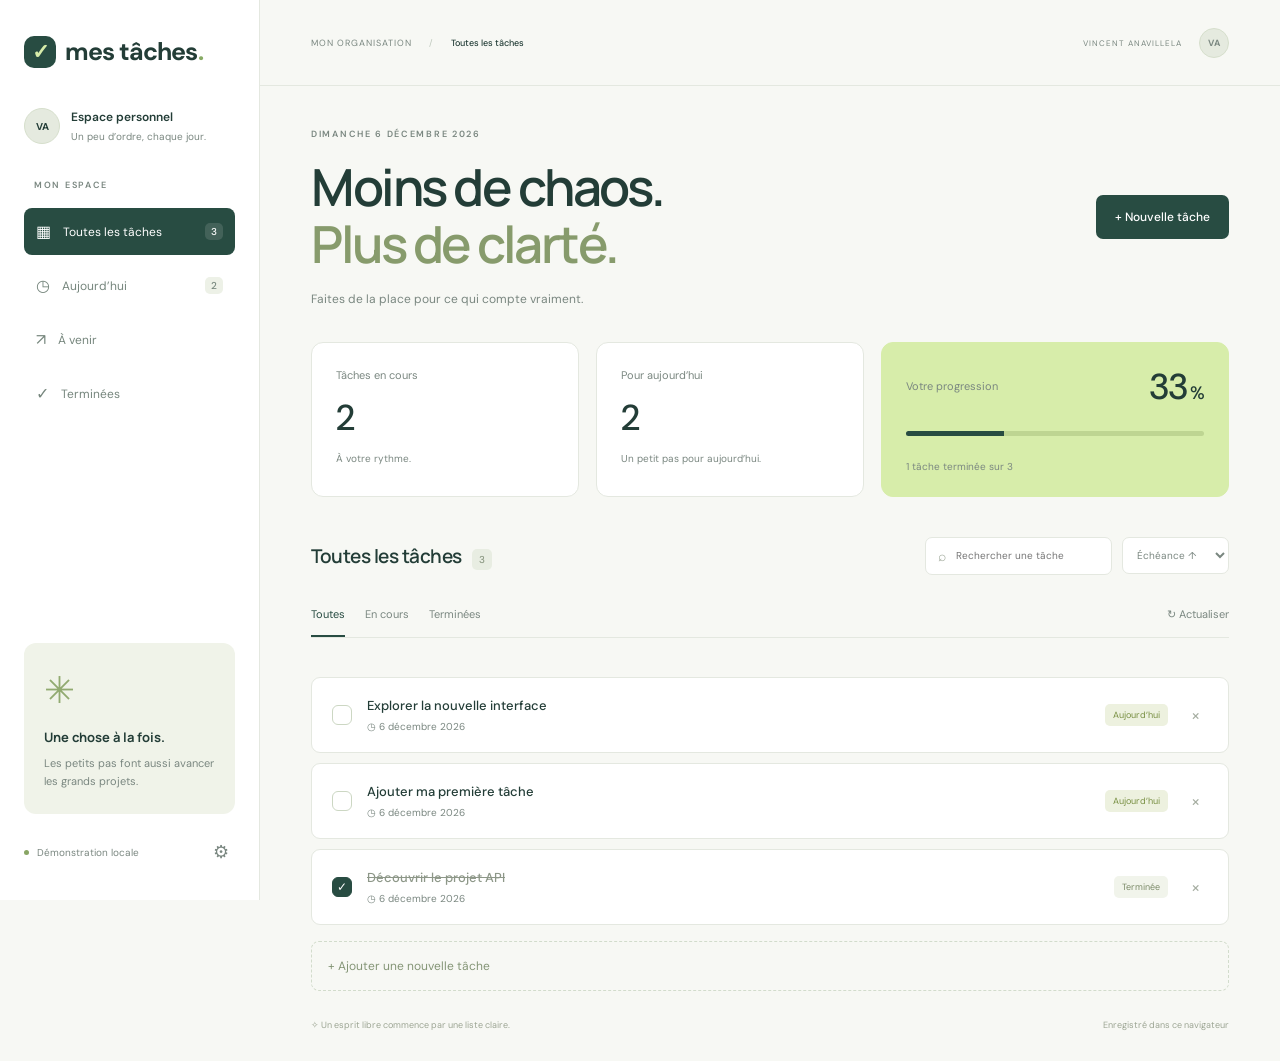
==== mes-taches/index.html @ b741be1e "Refonte du portfolio et mise à jour des projets" ====
<!doctype html><html lang="fr"><head><meta charset="utf-8"><meta name="viewport" content="width=device-width,initial-scale=1"><title>Mes tâches — Un esprit plus léger</title><meta name="description" content="Un espace simple pour organiser vos tâches et leurs échéances."><link rel="stylesheet" href="style.css"><script src="script.js" defer></script></head><body><aside class="sidebar"><a href="index.html" class="logo"><span>✓</span> mes tâches<span class="dot">.</span></a><div class="workspace"><div class="avatar">VA</div><div>Espace personnel<small>Un peu d’ordre, chaque jour.</small></div></div><p class="label">MON ESPACE</p><nav aria-label="Filtres de tâches"><button data-filter="all" class="active">▦ <span>Toutes les tâches</span><b id="all-count">0</b></button><button data-filter="today">◷ <span>Aujourd’hui</span><b id="today-count">0</b></button><button data-filter="upcoming">↗ <span>À venir</span></button><button data-filter="done">✓ <span>Terminées</span></button></nav><div class="side-note"><span>✳</span><h3>Une chose à la fois.</h3><p>Les petits pas font aussi avancer les grands projets.</p></div><div class="mode"><i></i><span id="mode-label">Démonstration locale</span><button id="settings" aria-label="Configurer la connexion à l’API">⚙</button></div></aside><main><header><span>MON ORGANISATION <span class="slash">/</span> <b id="view-label">Toutes les tâches</b></span><span class="header-right">VINCENT ANAVILLELA <span class="avatar small">VA</span></span></header><section class="content"><div class="heading"><div><p class="eyebrow" id="current-date"></p><h1>Moins de chaos.<br><em>Plus de clarté.</em></h1><p class="subtitle">Faites de la place pour ce qui compte vraiment.</p></div><button class="primary" id="new-task">+ Nouvelle tâche</button></div><div class="stats"><div><span>Tâches en cours</span><strong id="pending">0</strong><small>À votre rythme.</small></div><div><span>Pour aujourd’hui</span><strong id="due">0</strong><small id="due-note">Une journée bien organisée.</small></div><div class="progress-card"><div><span>Votre progression</span><strong id="percentage">0<small>%</small></strong></div><div class="progress-track"><span id="progress"></span></div><small id="progress-note">Chaque tâche compte.</small></div></div><div class="list-heading"><h2 id="list-title">Toutes les tâches <span id="visible-count">0</span></h2><div class="tools"><label class="search">⌕ <input type="search" id="search" placeholder="Rechercher une tâche" aria-label="Rechercher une tâche"></label><label class="sort"><span class="sr-only">Trier les tâches</span><select id="sort"><option value="date">Échéance ↑</option><option value="new">Plus récentes</option><option value="title">Titre A–Z</option></select></label></div></div><div class="tabs" aria-label="État des tâches"><button data-status="all" class="active">Toutes</button><button data-status="pending">En cours</button><button data-status="done">Terminées</button><button class="refresh" id="refresh">↻ Actualiser</button></div><p id="notification" role="status"></p><div id="list" aria-live="polite"></div><button class="add-row" id="add-row">+ Ajouter une nouvelle tâche</button><div class="bottom-note"><span>✧ Un esprit libre commence par une liste claire.</span><span id="storage-note">Enregistré dans ce navigateur</span></div></section></main><dialog id="task-dialog"><form id="task-form"><div class="dialog-top"><span class="eyebrow">UN PAS DE PLUS</span><button type="button" class="close" aria-label="Fermer">×</button></div><h2>Une nouvelle tâche.</h2><p>Qu’avez-vous en tête ?</p><label>Titre<input id="title" required maxlength="200" placeholder="Ex. Finaliser mon portfolio" autocomplete="off"></label><label>Date limite<input id="date" type="date" required></label><button class="primary" type="submit">Ajouter à ma liste ↗</button></form></dialog><dialog id="settings-dialog"><div class="dialog-top"><span class="eyebrow">CONNEXION</span><button type="button" class="close" aria-label="Fermer">×</button></div><h2>Votre espace de travail.</h2><p>La démonstration conserve les tâches dans ce navigateur. Le mode API utilise votre serveur Python et sa base SQLite. Les deux listes sont indépendantes.</p><form id="settings-form"><label>Mode<select id="source"><option value="local">Démonstration locale</option><option value="api">API Python</option></select></label><label>Adresse de l’API<input id="api-url" type="url" value="http://127.0.0.1:8000" required></label><p class="hint">Sur un site HTTPS, utilisez une API HTTPS accessible. L’API fournie est destinée à un usage local, sans comptes utilisateurs.</p><button class="primary">Appliquer</button></form></dialog></body></html>
---- mes-taches/style.css ----
@import url('https://fonts.googleapis.com/css2?family=DM+Sans:wght@400;500;600;700&family=Manrope:wght@400;500;600;700;800&display=swap');
:root{--ink:#233d37;--green:#284c42;--lime:#d7edaa;--paper:#f7f8f4;--muted:#7a8780;--line:#e4e8e0}*{box-sizing:border-box}body{margin:0;background:var(--paper);color:var(--ink);font-family:'DM Sans',Arial,sans-serif;font-size:14px}button,input,select{font:inherit}button{cursor:pointer}a{color:inherit;text-decoration:none}button:focus-visible,a:focus-visible,input:focus-visible,select:focus-visible{outline:3px solid #85a76b;outline-offset:3px}button{border:0}button:disabled{opacity:.5;cursor:wait}.sidebar{width:260px;background:#fff;position:fixed;inset:0 auto 0 0;border-right:1px solid var(--line);padding:35px 24px;display:flex;flex-direction:column}.logo{font-size:25px;font-weight:700;letter-spacing:-1px;display:flex;align-items:center;gap:9px}.logo>span:first-child{background:var(--green);color:var(--lime);width:32px;height:32px;border-radius:10px;display:grid;place-items:center;font-size:21px}.logo .dot{color:#88ab65;margin-left:-8px}.workspace{display:flex;align-items:center;gap:11px;margin:40px 0 35px;font-size:12px;font-weight:600}.avatar{background:#e5eadf;border:1px solid #d6dfcc;border-radius:50%;width:36px;height:36px;display:grid;place-items:center;font-size:10px;font-weight:700;flex-shrink:0}.workspace small{display:block;font-size:10px;color:var(--muted);margin-top:5px;font-weight:400}.label,.eyebrow{font-size:9px;letter-spacing:1.7px;color:var(--muted);font-weight:600}.label{margin:0 10px 17px}nav{display:grid;gap:7px}nav button{display:flex;align-items:center;gap:12px;background:transparent;color:#76867d;text-align:left;border-radius:8px;padding:13px 12px;font-size:16px}nav button span{font-size:12px}nav button b{font-size:10px;margin-left:auto;font-weight:500;border-radius:5px;background:#edf1e7;padding:2px 6px}nav button.active{background:var(--green);color:#fff}nav button.active b{background:#ffffff20}.side-note{margin-top:auto;background:#f0f3e9;border-radius:12px;padding:23px 20px}.side-note>span{font-size:37px;color:#91aa70}.side-note h3{font-size:13px;margin:14px 0 8px}.side-note p{font-size:11px;line-height:1.7;color:var(--muted);margin:0}.mode{display:flex;align-items:center;gap:8px;font-size:10px;color:var(--muted);margin-top:25px}.mode i{width:5px;height:5px;background:#88a564;border-radius:50%}.mode button{margin-left:auto;background:none;color:var(--muted);font-size:18px}main{margin-left:260px}header{height:86px;padding:0 5%;border-bottom:1px solid var(--line);display:flex;justify-content:space-between;align-items:center;font-size:9px;letter-spacing:1px;color:var(--muted)}header b{font-weight:500;color:var(--ink);letter-spacing:0}.slash{padding:0 14px;color:#bdc7bb}.header-right{display:flex;align-items:center;gap:17px;font-size:8px}.small{width:30px;height:30px;font-size:9px}.content{max-width:1250px;margin:auto;padding:42px 5% 30px}.heading{display:flex;justify-content:space-between;align-items:center;gap:20px}.heading .eyebrow{margin:0 0 18px}h1,h2,h3{font-family:'Manrope',Arial,sans-serif}h1{font-size:clamp(40px,4vw,58px);font-weight:600;letter-spacing:-2.5px;line-height:1.12;margin:0}h1 em{font-style:normal;color:#879b6c}.subtitle{font-size:12px;color:var(--muted);margin:18px 0 0}.primary{display:inline-flex;justify-content:center;align-items:center;background:var(--green);color:white;border-radius:7px;padding:14px 19px;font-size:12px;font-weight:500;white-space:nowrap}.primary:hover{background:#376454}.stats{display:grid;grid-template-columns:1fr 1fr 1.3fr;gap:17px;margin:35px 0 40px}.stats>div{background:white;border:1px solid var(--line);border-radius:12px;padding:22px 24px}.stats span{font-size:11px;color:var(--muted)}.stats strong{display:block;font-size:36px;font-weight:500;letter-spacing:-1px;line-height:1.2;margin:13px 0 9px}.stats small{font-size:10px;color:var(--muted)}.stats .progress-card{background:var(--lime);border-color:var(--lime)}.progress-card>div:first-child{display:flex;align-items:center;justify-content:space-between}.progress-card strong{margin:0}.progress-card strong small{font-size:18px;color:var(--ink);margin-left:3px}.progress-track{height:5px;background:#bed592;border-radius:10px;margin:23px 0 20px;overflow:hidden}.progress-track span{display:block;width:0;height:100%;background:var(--green);transition:width .3s}.list-heading{display:flex;justify-content:space-between;align-items:center;gap:15px}h2{font-size:19px;letter-spacing:-.5px;font-weight:600;margin:0}.list-heading h2 span{font:10px 'DM Sans',Arial;background:#e8ede2;padding:4px 7px;border-radius:5px;margin-left:7px;color:#7e8c75}.tools{display:flex;gap:10px}.search{display:flex;gap:8px;align-items:center;border:1px solid var(--line);border-radius:7px;background:white;padding:9px 12px;color:#98a292}.search input{width:145px;border:0;background:none;outline:none;font-size:10px;color:var(--ink)}.sort select{background:white;border:1px solid var(--line);border-radius:7px;padding:10px;font-size:10px;color:var(--muted)}.tabs{display:flex;gap:20px;border-bottom:1px solid var(--line);margin-top:18px}.tabs button{background:none;padding:14px 0;font-size:11px;color:var(--muted);border-bottom:2px solid transparent}.tabs .active{color:var(--green);border-bottom-color:var(--green)}.tabs .refresh{margin-left:auto}#notification{font-size:12px;color:#936a3d;margin:12px 0;min-height:15px}.task{display:flex;align-items:center;gap:15px;background:white;border:1px solid var(--line);border-radius:9px;margin-bottom:10px;padding:19px 20px}.check{width:20px;height:20px;border:1px solid #ccd7c3;border-radius:6px;background:white;color:white;flex-shrink:0;font-size:12px;padding:0}.check:hover{border-color:var(--green)}.task.done .check{background:var(--green);border-color:var(--green)}.task-title{font-size:13px;font-weight:500;overflow-wrap:anywhere}.task.done .task-title{text-decoration:line-through;color:#8d9788}.task-main{flex:1;min-width:0}.task-date{display:block;font-size:10px;color:var(--muted);margin-top:6px}.badge{font-size:9px;border-radius:5px;padding:5px 8px;background:#f1f4eb;color:#7b8a68;white-space:nowrap}.badge.overdue{background:#fbeddf;color:#a8713d}.badge.today{background:#edf1df;color:#788f42}.delete{background:none;color:#a5ada1;font-size:17px;padding:4px 8px}.delete:hover{color:#a45143}.empty{text-align:center;border:1px dashed #dce3d2;border-radius:10px;padding:38px 20px;color:var(--muted)}.empty span{display:block;font-size:35px;color:#8ea675}.empty h3{color:var(--ink);font-size:15px}.empty p{font-size:12px;line-height:1.6}.add-row{width:100%;border:1px dashed #d2dccc;padding:16px;border-radius:8px;background:none;text-align:left;color:#849576;font-size:12px;margin-top:6px}.add-row:hover{background:#eef2e6}.bottom-note{display:flex;justify-content:space-between;gap:15px;margin-top:28px;font-size:9px;color:#9ca593}dialog{border:1px solid var(--line);border-radius:16px;padding:30px;width:440px;max-width:calc(100% - 30px);color:var(--ink);box-shadow:0 30px 100px #11221c30}dialog::backdrop{background:#15251d55;backdrop-filter:blur(5px)}.dialog-top{display:flex;align-items:center;justify-content:space-between;margin-bottom:17px}.close{background:none;color:var(--muted);font-size:25px}.dialog-top .eyebrow{margin:0}dialog h2{font-size:25px}dialog p{color:var(--muted);font-size:12px;line-height:1.7}dialog label{display:block;font-size:11px;margin:20px 0}dialog input,dialog select{width:100%;display:block;margin-top:8px;border:1px solid #d9e0d2;background:var(--paper);border-radius:7px;padding:12px;color:var(--ink)}dialog .primary{width:100%;margin-top:5px}.sr-only{position:absolute;width:1px;height:1px;padding:0;overflow:hidden;clip:rect(0,0,0,0);white-space:nowrap}
@media(min-width:1500px){.content{padding-top:65px}}@media(max-width:1100px){.sidebar{width:220px;padding:30px 18px}main{margin-left:220px}.stats>div{padding:20px 17px}.header-right{font-size:0}.list-heading{align-items:flex-start;flex-direction:column}.tools{width:100%}.search{flex:1}.search input{width:100%}.stats{gap:10px}}
@media(max-width:700px){.sidebar{position:static;width:auto;padding:20px;border-right:0;border-bottom:1px solid var(--line)}.logo{font-size:23px}.workspace,.label,.side-note{display:none}nav{display:flex;gap:6px;margin-top:20px;overflow-x:auto}nav button{white-space:nowrap;padding:10px;font-size:12px}nav button span{font-size:10px}nav button b{display:none}.mode{margin-top:15px}main{margin-left:0}header{height:58px;font-size:8px}.header-right{display:none}.content{padding:28px 20px}.heading{display:block}h1{font-size:44px}.heading .primary{margin-top:22px}.stats{grid-template-columns:1fr 1fr;margin:25px 0 30px}.stats .progress-card{grid-column:1/-1;padding:18px}.progress-track{margin:15px 0 12px}.stats strong{font-size:30px}.stats>div{padding:18px}.list-heading h2{font-size:18px}.task{padding:15px 12px;gap:10px}.task-title{font-size:12px}.badge{font-size:8px;padding:4px}.delete{padding:4px}.bottom-note{flex-direction:column;gap:8px}.tabs{gap:17px}.tabs button{font-size:10px}}@media(prefers-reduced-motion:reduce){*{transition:none!important}}
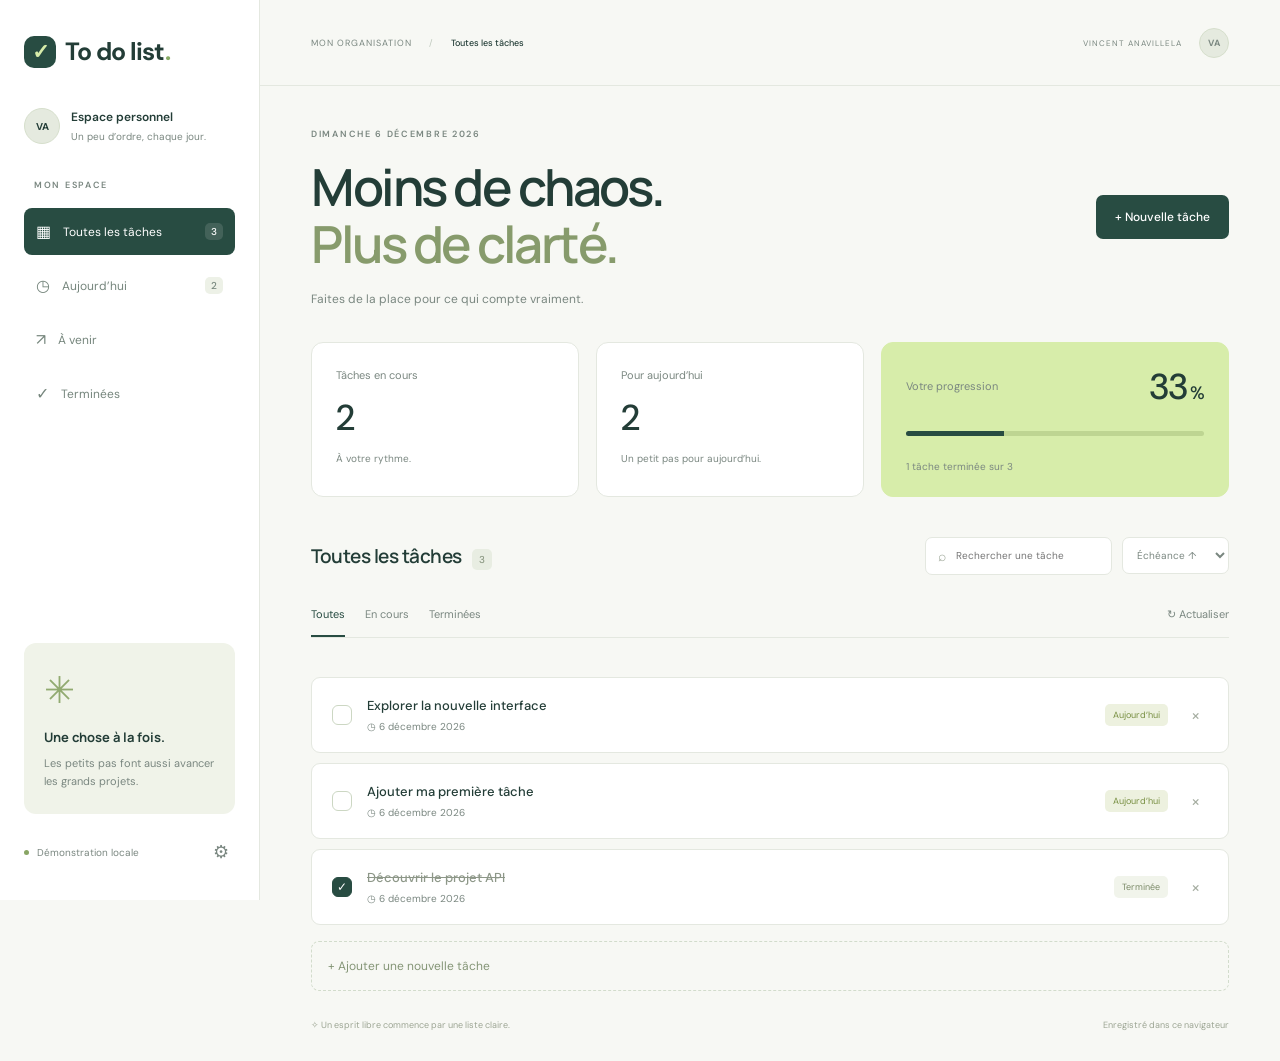
==== commit f6dab69f: "Add files via upload" ====
--- a/mes-taches/index.html
+++ b/mes-taches/index.html
@@ -1,2 +1,2 @@
-<!doctype html><html lang="fr"><head><meta charset="utf-8"><meta name="viewport" content="width=device-width,initial-scale=1"><title>Mes tâches — Un esprit plus léger</title><meta name="description" content="Un espace simple pour organiser vos tâches et leurs échéances."><link rel="stylesheet" href="style.css"><script src="script.js" defer></script></head><body><aside class="sidebar"><a href="index.html" class="logo"><span>✓</span> mes tâches<span class="dot">.</span></a><div class="workspace"><div class="avatar">VA</div><div>Espace personnel<small>Un peu d’ordre, chaque jour.</small></div></div><p class="label">MON ESPACE</p><nav aria-label="Filtres de tâches"><button data-filter="all" class="active">▦ <span>Toutes les tâches</span><b id="all-count">0</b></button><button data-filter="today">◷ <span>Aujourd’hui</span><b id="today-count">0</b></button><button data-filter="upcoming">↗ <span>À venir</span></button><button data-filter="done">✓ <span>Terminées</span></button></nav><div class="side-note"><span>✳</span><h3>Une chose à la fois.</h3><p>Les petits pas font aussi avancer les grands projets.</p></div><div class="mode"><i></i><span id="mode-label">Démonstration locale</span><button id="settings" aria-label="Configurer la connexion à l’API">⚙</button></div></aside><main><header><span>MON ORGANISATION <span class="slash">/</span> <b id="view-label">Toutes les tâches</b></span><span class="header-right">VINCENT ANAVILLELA <span class="avatar small">VA</span></span></header><section class="content"><div class="heading"><div><p class="eyebrow" id="current-date"></p><h1>Moins de chaos.<br><em>Plus de clarté.</em></h1><p class="subtitle">Faites de la place pour ce qui compte vraiment.</p></div><button class="primary" id="new-task">+ Nouvelle tâche</button></div><div class="stats"><div><span>Tâches en cours</span><strong id="pending">0</strong><small>À votre rythme.</small></div><div><span>Pour aujourd’hui</span><strong id="due">0</strong><small id="due-note">Une journée bien organisée.</small></div><div class="progress-card"><div><span>Votre progression</span><strong id="percentage">0<small>%</small></strong></div><div class="progress-track"><span id="progress"></span></div><small id="progress-note">Chaque tâche compte.</small></div></div><div class="list-heading"><h2 id="list-title">Toutes les tâches <span id="visible-count">0</span></h2><div class="tools"><label class="search">⌕ <input type="search" id="search" placeholder="Rechercher une tâche" aria-label="Rechercher une tâche"></label><label class="sort"><span class="sr-only">Trier les tâches</span><select id="sort"><option value="date">Échéance ↑</option><option value="new">Plus récentes</option><option value="title">Titre A–Z</option></select></label></div></div><div class="tabs" aria-label="État des tâches"><button data-status="all" class="active">Toutes</button><button data-status="pending">En cours</button><button data-status="done">Terminées</button><button class="refresh" id="refresh">↻ Actualiser</button></div><p id="notification" role="status"></p><div id="list" aria-live="polite"></div><button class="add-row" id="add-row">+ Ajouter une nouvelle tâche</button><div class="bottom-note"><span>✧ Un esprit libre commence par une liste claire.</span><span id="storage-note">Enregistré dans ce navigateur</span></div></section></main><dialog id="task-dialog"><form id="task-form"><div class="dialog-top"><span class="eyebrow">UN PAS DE PLUS</span><button type="button" class="close" aria-label="Fermer">×</button></div><h2>Une nouvelle tâche.</h2><p>Qu’avez-vous en tête ?</p><label>Titre<input id="title" required maxlength="200" placeholder="Ex. Finaliser mon portfolio" autocomplete="off"></label><label>Date limite<input id="date" type="date" required></label><button class="primary" type="submit">Ajouter à ma liste ↗</button></form></dialog><dialog id="settings-dialog"><div class="dialog-top"><span class="eyebrow">CONNEXION</span><button type="button" class="close" aria-label="Fermer">×</button></div><h2>Votre espace de travail.</h2><p>La démonstration conserve les tâches dans ce navigateur. Le mode API utilise votre serveur Python et sa base SQLite. Les deux listes sont indépendantes.</p><form id="settings-form"><label>Mode<select id="source"><option value="local">Démonstration locale</option><option value="api">API Python</option></select></label><label>Adresse de l’API<input id="api-url" type="url" value="http://127.0.0.1:8000" required></label><p class="hint">Sur un site HTTPS, utilisez une API HTTPS accessible. L’API fournie est destinée à un usage local, sans comptes utilisateurs.</p><button class="primary">Appliquer</button></form></dialog></body></html>
-
+<!doctype html><html lang="fr"><head><meta charset="utf-8"><meta name="viewport" content="width=device-width,initial-scale=1"><title>To do list — Un esprit plus léger</title><meta name="description" content="Un espace simple pour organiser vos tâches et leurs échéances."><link rel="stylesheet" href="style.css"><script src="script.js" defer></script></head><body><aside class="sidebar"><a href="index.html" class="logo"><span>✓</span> To do list<span class="dot">.</span></a><div class="workspace"><div class="avatar">VA</div><div>Espace personnel<small>Un peu d’ordre, chaque jour.</small></div></div><p class="label">MON ESPACE</p><nav aria-label="Filtres de tâches"><button data-filter="all" class="active">▦ <span>Toutes les tâches</span><b id="all-count">0</b></button><button data-filter="today">◷ <span>Aujourd’hui</span><b id="today-count">0</b></button><button data-filter="upcoming">↗ <span>À venir</span></button><button data-filter="done">✓ <span>Terminées</span></button></nav><div class="side-note"><span>✳</span><h3>Une chose à la fois.</h3><p>Les petits pas font aussi avancer les grands projets.</p></div><div class="mode"><i></i><span id="mode-label">Démonstration locale</span><button id="settings" aria-label="Configurer la connexion à l’API">⚙</button></div></aside><main><header><span>MON ORGANISATION <span class="slash">/</span> <b id="view-label">Toutes les tâches</b></span><span class="header-right">VINCENT ANAVILLELA <span class="avatar small">VA</span></span></header><section class="content"><div class="heading"><div><p class="eyebrow" id="current-date"></p><h1>Moins de chaos.<br><em>Plus de clarté.</em></h1><p class="subtitle">Faites de la place pour ce qui compte vraiment.</p></div><button class="primary" id="new-task">+ Nouvelle tâche</button></div><div class="stats"><div><span>Tâches en cours</span><strong id="pending">0</strong><small>À votre rythme.</small></div><div><span>Pour aujourd’hui</span><strong id="due">0</strong><small id="due-note">Une journée bien organisée.</small></div><div class="progress-card"><div><span>Votre progression</span><strong id="percentage">0<small>%</small></strong></div><div class="progress-track"><span id="progress"></span></div><small id="progress-note">Chaque tâche compte.</small></div></div><div class="list-heading"><h2 id="list-title">Toutes les tâches <span id="visible-count">0</span></h2><div class="tools"><label class="search">⌕ <input type="search" id="search" placeholder="Rechercher une tâche" aria-label="Rechercher une tâche"></label><label class="sort"><span class="sr-only">Trier les tâches</span><select id="sort"><option value="date">Échéance ↑</option><option value="new">Plus récentes</option><option value="title">Titre A–Z</option></select></label></div></div><div class="tabs" aria-label="État des tâches"><button data-status="all" class="active">Toutes</button><button data-status="pending">En cours</button><button data-status="done">Terminées</button><button class="refresh" id="refresh">↻ Actualiser</button></div><p id="notification" role="status"></p><div id="list" aria-live="polite"></div><button class="add-row" id="add-row">+ Ajouter une nouvelle tâche</button><div class="bottom-note"><span>✧ Un esprit libre commence par une liste claire.</span><span id="storage-note">Enregistré dans ce navigateur</span></div></section></main><dialog id="task-dialog"><form id="task-form"><div class="dialog-top"><span class="eyebrow">UN PAS DE PLUS</span><button type="button" class="close" aria-label="Fermer">×</button></div><h2>Une nouvelle tâche.</h2><p>Qu’avez-vous en tête ?</p><label>Titre<input id="title" required maxlength="200" placeholder="Ex. Finaliser mon portfolio" autocomplete="off"></label><label>Date limite<input id="date" type="date" required></label><button class="primary" type="submit">Ajouter à ma liste ↗</button></form></dialog><dialog id="settings-dialog"><div class="dialog-top"><span class="eyebrow">CONNEXION</span><button type="button" class="close" aria-label="Fermer">×</button></div><h2>Votre espace de travail.</h2><p>La démonstration conserve les tâches dans ce navigateur. Le mode API utilise votre serveur Python et sa base SQLite. Les deux listes sont indépendantes.</p><form id="settings-form"><label>Mode<select id="source"><option value="local">Démonstration locale</option><option value="api">API Python</option></select></label><label>Adresse de l’API<input id="api-url" type="url" value="http://127.0.0.1:8000" required></label><p class="hint">Sur un site HTTPS, utilisez une API HTTPS accessible. L’API fournie est destinée à un usage local, sans comptes utilisateurs.</p><button class="primary">Appliquer</button></form></dialog></body></html>
+
